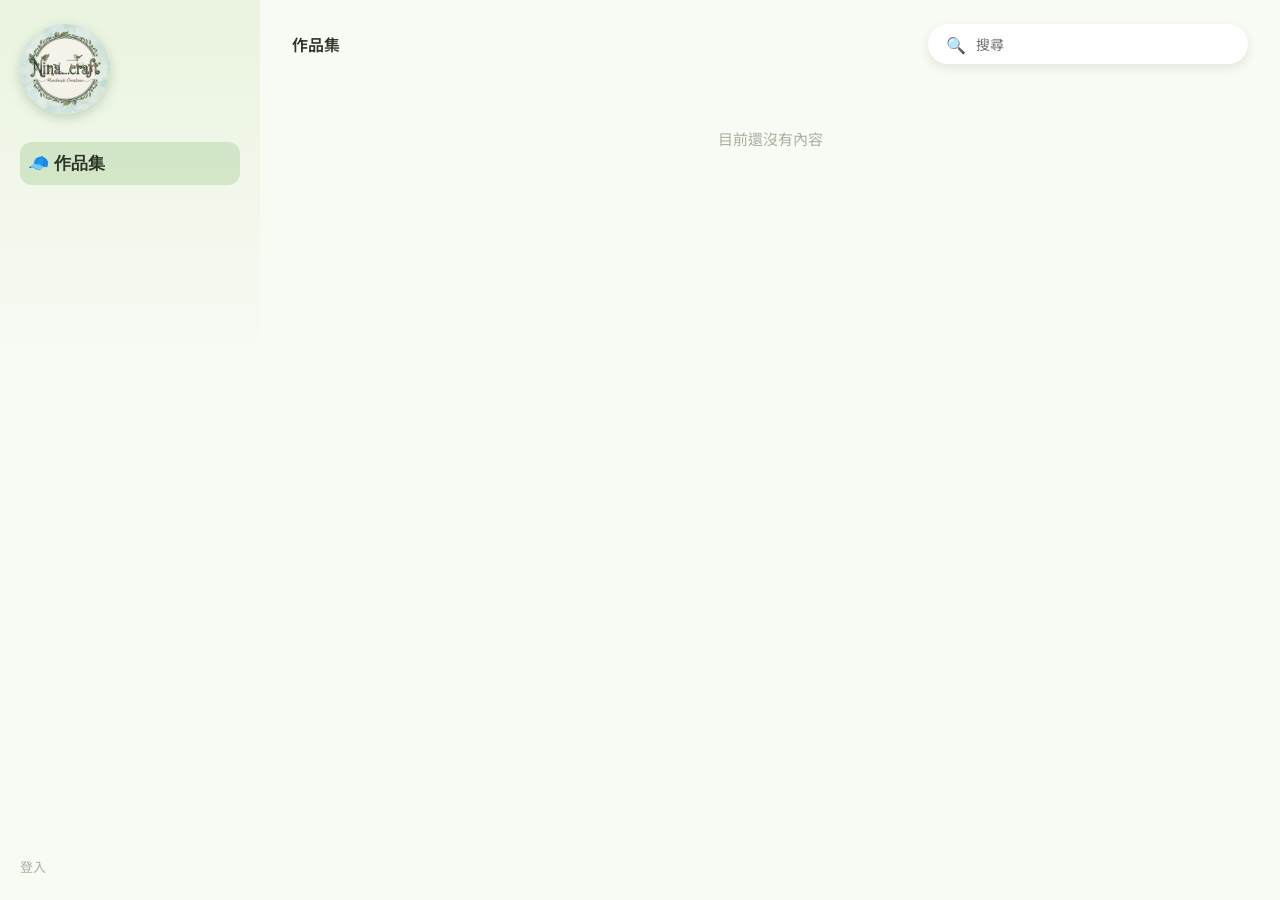
==== index.html @ a3a63f82 "建立 Nina.craft 網站骨架：登入頁、作品集瀏覽/編輯、GitHub API 資料層 - 純 HTML/CSS/JS，不用建置工具，GitHub Pages 直接 serve - login." ====
<!DOCTYPE html>
<html lang="zh-Hant">
<head>
<meta charset="UTF-8">
<meta name="viewport" content="width=device-width, initial-scale=1.0">
<title>Nina.craft</title>
<link rel="preconnect" href="https://fonts.googleapis.com">
<link rel="preconnect" href="https://fonts.gstatic.com" crossorigin>
<link href="https://fonts.googleapis.com/css2?family=Dancing+Script:wght@600;700&family=Noto+Sans+TC:wght@400;500;700&display=swap" rel="stylesheet">
<link rel="stylesheet" href="./css/style.css">
</head>
<body>
  <div class="app-shell">
    <aside class="sidebar">
      <div class="sidebar-logo"><img src="assets/img/logo.jpg" alt="Nina.craft"></div>
      <nav class="nav-section" id="sidebar-nav"></nav>
      <div class="logout-link" id="logout-link"></div>
    </aside>
    <main class="main" id="main-content"></main>
  </div>

  <script type="module" src="./js/main.js"></script>
</body>
</html>
---- css/style.css ----
:root {
  --green-600: #5da344;
  --green-700: #3f6b3a;
  --green-800: #2e4f2b;
  --teal-500: #4f96a0;
  --text-dark: #2c3527;
  --text-grey: #a7b39c;
  --bg-leaf: #f8faf4;
  --card-bg: #eaf4df;
  --danger: #d9534f;
}

* { box-sizing: border-box; }

html, body {
  margin: 0;
  padding: 0;
  min-height: 100vh;
  font-family: 'Noto Sans TC', sans-serif;
  color: var(--text-dark);
  background: var(--bg-leaf);
}

a { color: inherit; }

.app-shell {
  display: flex;
  min-height: 100vh;
}

/* --- sidebar --- */
.sidebar {
  width: 260px;
  flex-shrink: 0;
  background: linear-gradient(180deg, #eaf4df 0%, #f8faf4 40%);
  padding: 24px 20px;
  display: flex;
  flex-direction: column;
  gap: 28px;
}

.sidebar-logo {
  width: 90px;
  height: 90px;
  border-radius: 50%;
  overflow: hidden;
  box-shadow: 0 4px 12px rgba(63, 107, 58, 0.25);
}
.sidebar-logo img { width: 100%; height: 100%; object-fit: cover; display: block; }

.nav-section { display: flex; flex-direction: column; gap: 6px; }

.nav-item {
  display: flex;
  align-items: center;
  gap: 12px;
  padding: 10px 8px;
  border-radius: 12px;
  cursor: pointer;
  font-size: 17px;
  font-weight: 600;
  color: var(--text-dark);
  text-decoration: none;
  border: none;
  background: none;
  text-align: left;
}
.nav-item:hover { background: rgba(93, 163, 68, 0.12); }
.nav-item.active { background: rgba(93, 163, 68, 0.2); }

.nav-subitem {
  display: flex;
  align-items: center;
  gap: 8px;
  padding: 6px 8px 6px 28px;
  font-size: 15px;
  color: var(--text-dark);
  cursor: pointer;
  border-radius: 10px;
}
.nav-subitem:hover { background: rgba(93, 163, 68, 0.1); }
.nav-subitem .del-btn { margin-left: auto; }

.nav-add {
  display: flex;
  align-items: center;
  gap: 8px;
  padding: 6px 8px 6px 28px;
  color: var(--green-700);
  cursor: pointer;
  font-weight: 700;
}

.logout-link {
  margin-top: auto;
  font-size: 13px;
  color: var(--text-grey);
  cursor: pointer;
}

/* --- main --- */
.main {
  flex: 1;
  min-width: 0;
  padding: 24px 32px;
}

.topbar {
  display: flex;
  align-items: center;
  gap: 16px;
  margin-bottom: 24px;
}

.breadcrumb {
  display: flex;
  align-items: center;
  gap: 8px;
  font-size: 16px;
  font-weight: 600;
  flex: 1;
}
.breadcrumb .crumb { cursor: pointer; }
.breadcrumb .crumb:hover { text-decoration: underline; }
.breadcrumb .sep { color: var(--text-grey); }

.icon-btn {
  width: 38px;
  height: 38px;
  border-radius: 50%;
  border: none;
  background: #fff;
  box-shadow: 0 4px 10px rgba(63, 107, 58, 0.15);
  display: flex;
  align-items: center;
  justify-content: center;
  cursor: pointer;
  flex-shrink: 0;
}
.icon-btn.confirm { background: #6fbf4f; color: #fff; }

.search-box {
  flex: 1;
  max-width: 320px;
  display: flex;
  align-items: center;
  gap: 8px;
  background: #fff;
  border-radius: 999px;
  padding: 8px 18px;
  box-shadow: 0 4px 10px rgba(63, 107, 58, 0.12);
}
.search-box input { border: none; outline: none; flex: 1; font-family: inherit; font-size: 14px; }

/* --- card grid --- */
.card-grid {
  display: grid;
  grid-template-columns: repeat(auto-fill, minmax(180px, 1fr));
  gap: 20px;
}

.card {
  position: relative;
  background: var(--card-bg);
  border-radius: 18px;
  padding: 14px;
  cursor: pointer;
  text-align: center;
}
.card-thumb {
  width: 100%;
  aspect-ratio: 1;
  border-radius: 14px;
  overflow: hidden;
  background: #fff;
  margin-bottom: 10px;
}
.card-thumb img { width: 100%; height: 100%; object-fit: cover; display: block; }
.card-name { font-weight: 700; font-size: 15px; white-space: pre-line; }

.card .del-btn {
  position: absolute;
  top: -8px;
  right: -8px;
}

.card-add {
  border: 2px dashed #c7d8b8;
  background: transparent;
  display: flex;
  align-items: center;
  justify-content: center;
  min-height: 160px;
  font-size: 32px;
  color: var(--green-700);
}

.del-btn {
  width: 24px;
  height: 24px;
  border-radius: 50%;
  border: none;
  background: #fff;
  color: var(--danger);
  box-shadow: 0 2px 6px rgba(0,0,0,0.15);
  display: flex;
  align-items: center;
  justify-content: center;
  cursor: pointer;
  font-size: 13px;
  line-height: 1;
}

.empty-hint {
  color: var(--text-grey);
  font-size: 15px;
  padding: 40px 0;
  text-align: center;
}

/* --- modal --- */
.modal-overlay {
  position: fixed;
  inset: 0;
  background: rgba(44, 53, 39, 0.35);
  display: flex;
  align-items: center;
  justify-content: center;
  z-index: 50;
}
.modal-box {
  width: 360px;
  max-width: 90vw;
  background: #eaf4df;
  border-radius: 18px;
  overflow: hidden;
}
.modal-header {
  padding: 14px 20px;
  background: linear-gradient(90deg, var(--teal-500), var(--green-600));
  color: #fff;
  font-weight: 700;
  display: flex;
  justify-content: space-between;
  align-items: center;
}
.modal-header .close-x { cursor: pointer; }
.modal-body { padding: 20px; display: flex; flex-direction: column; gap: 14px; }
.modal-body label { font-size: 14px; font-weight: 600; display: flex; flex-direction: column; gap: 6px; }
.modal-body input, .modal-body select {
  border-radius: 10px;
  border: 1px solid #c7d8b8;
  padding: 10px 12px;
  font-family: inherit;
  font-size: 14px;
}
.modal-actions { display: flex; justify-content: flex-end; gap: 10px; }
.btn {
  border: none;
  border-radius: 999px;
  padding: 10px 22px;
  font-weight: 700;
  cursor: pointer;
}
.btn-secondary { background: #fff; }
.btn-primary { background: var(--green-600); color: #fff; }

.placeholder-panel {
  background: #fff;
  border-radius: 18px;
  padding: 40px;
  color: var(--text-grey);
  text-align: center;
}

@media (max-width: 720px) {
  .app-shell { flex-direction: column; }
  .sidebar { width: 100%; flex-direction: row; overflow-x: auto; }
  .nav-section { flex-direction: row; }
}
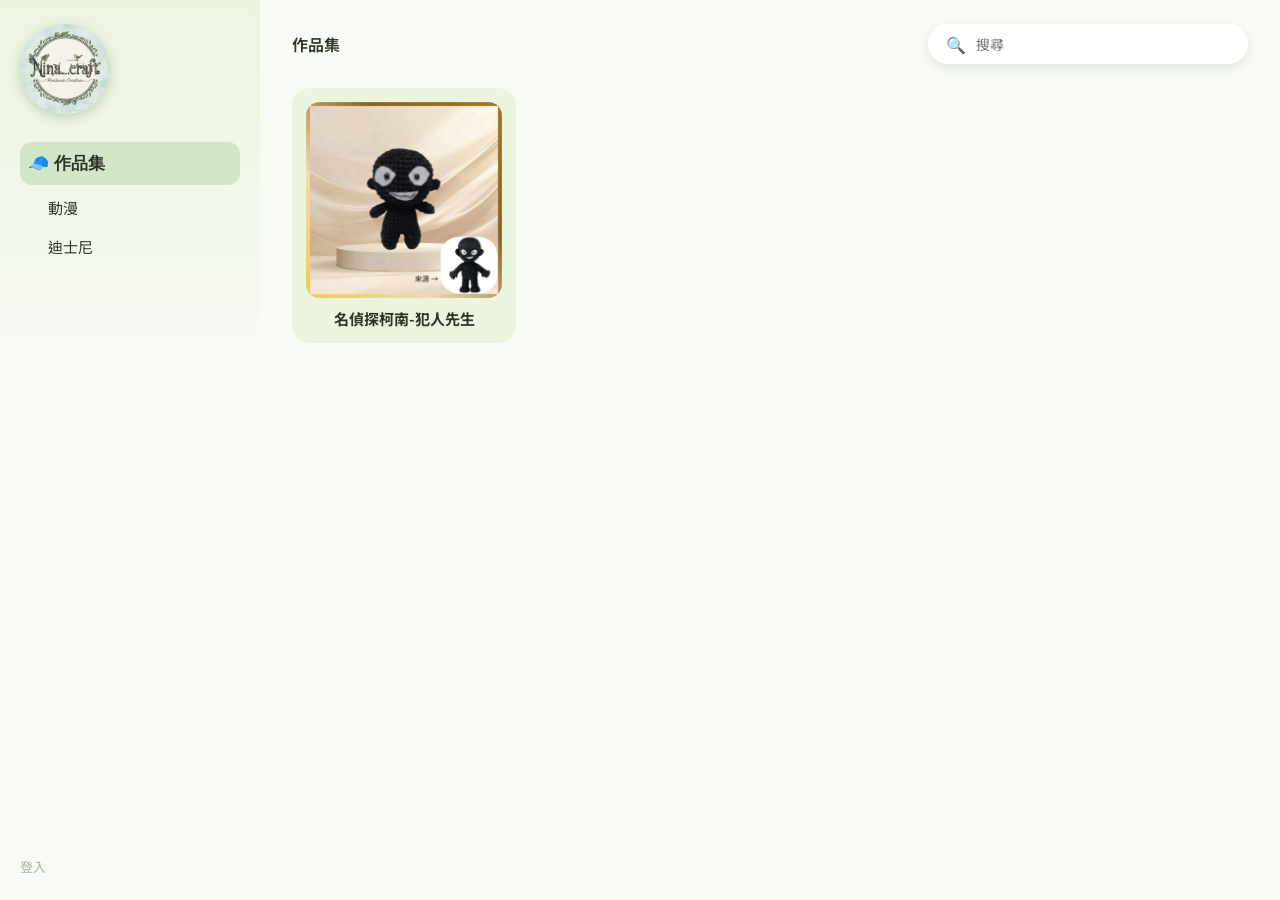
==== commit 02834d54: "點擊側邊欄 logo 回到首頁（作品集） Co-Authored-By: Claude Sonnet 5 <noreply@anthropic.com>" ====
--- a/index.html
+++ b/index.html
@@ -12,7 +12,7 @@
 <body>
   <div class="app-shell">
     <aside class="sidebar">
-      <div class="sidebar-logo"><img src="assets/img/logo.jpg" alt="Nina.craft"></div>
+      <div class="sidebar-logo" id="home-logo"><img src="assets/img/logo.jpg" alt="Nina.craft"></div>
       <nav class="nav-section" id="sidebar-nav"></nav>
       <div class="logout-link" id="logout-link"></div>
     </aside>
--- a/css/style.css
+++ b/css/style.css
@@ -1,4 +1,5 @@
 :root {
+  --print-scale: 1;
   --green-600: #5da344;
   --green-700: #3f6b3a;
   --green-800: #2e4f2b;
@@ -45,10 +46,12 @@
   border-radius: 50%;
   overflow: hidden;
   box-shadow: 0 4px 12px rgba(63, 107, 58, 0.25);
+  cursor: pointer;
 }
 .sidebar-logo img { width: 100%; height: 100%; object-fit: cover; display: block; }
 
 .nav-section { display: flex; flex-direction: column; gap: 6px; }
+.nav-section[hidden] { display: none; }
 
 .nav-item {
   display: flex;
@@ -79,6 +82,8 @@
   border-radius: 10px;
 }
 .nav-subitem:hover { background: rgba(93, 163, 68, 0.1); }
+.nav-subitem.active { background: rgba(93, 163, 68, 0.2); font-weight: 700; }
+.nav-subitem { border: none; background: none; width: 100%; text-align: left; }
 .nav-subitem .del-btn { margin-left: auto; }
 
 .nav-add {
@@ -194,6 +199,7 @@
   font-size: 32px;
   color: var(--green-700);
 }
+.card-add.card-add-labeled { font-size: 16px; font-weight: 700; gap: 6px; }
 
 .del-btn {
   width: 24px;
@@ -265,6 +271,162 @@
 .btn-secondary { background: #fff; }
 .btn-primary { background: var(--green-600); color: #fff; }
 
+.diagram-top {
+  display: flex;
+  justify-content: space-between;
+  align-items: flex-start;
+  gap: 20px;
+}
+.diagram-top-left { flex: 2; min-width: 0; }
+.diagram-top-left .work-detail-name { margin: 0 0 12px; font-size: 40pt; line-height: 1.1; }
+.diagram-cover { flex: 1; min-width: 0; text-align: center; }
+.diagram-cover img { width: 100%; border-radius: 12px; display: block; }
+@media (max-width: 700px) {
+  .diagram-top { flex-direction: column; }
+  .diagram-top-left, .diagram-cover { flex: none; width: 100%; }
+  .diagram-cover { max-width: 260px; margin: 0 auto; }
+  .diagram-top-left .work-detail-name { font-size: 26pt; }
+}
+.diagram-cover-edit {
+  display: block;
+  margin-top: 6px;
+  font-size: 13px;
+  color: var(--green-700);
+  cursor: pointer;
+}
+.diagram-cover-edit input[type="file"] { display: none; }
+
+.diagram-yarn {
+  margin: 16px 0 20px;
+}
+
+.color-palette {
+  display: flex;
+  align-items: center;
+  gap: 8px;
+  margin-bottom: 16px;
+  position: sticky;
+  top: 8px;
+  z-index: 20;
+  background: #fff;
+  padding: 8px 12px;
+  border-radius: 999px;
+  box-shadow: 0 4px 14px rgba(63, 107, 58, 0.18);
+  width: fit-content;
+}
+.palette-label { font-size: 13px; color: var(--text-grey); }
+.color-swatch {
+  width: 26px;
+  height: 26px;
+  border-radius: 50%;
+  border: 2px solid #fff;
+  box-shadow: 0 0 0 1px #c7d8b8;
+  cursor: pointer;
+  padding: 0;
+  flex-shrink: 0;
+}
+.color-custom-form { display: flex; align-items: center; gap: 4px; }
+.color-custom {
+  width: 78px;
+  height: 26px;
+  border-radius: 999px;
+  border: 1px solid #c7d8b8;
+  padding: 0 8px;
+  font-size: 12px;
+  font-family: inherit;
+}
+.color-custom-apply {
+  width: 26px;
+  height: 26px;
+  border-radius: 50%;
+  border: 1px solid var(--green-600);
+  background: #fff;
+  color: var(--green-700);
+  cursor: pointer;
+  font-size: 14px;
+  line-height: 1;
+  flex-shrink: 0;
+}
+
+.diagram-tables { display: flex; flex-direction: column; gap: 20px; }
+
+.diagram-table {
+  background: #fff;
+  border-radius: 14px;
+  padding: 14px;
+}
+.diagram-table-head {
+  display: flex;
+  align-items: center;
+  gap: 10px;
+  margin-bottom: 10px;
+}
+.diagram-table-head h3 { margin: 0; }
+.diagram-table-head .part-name {
+  flex: 1;
+  border-radius: 8px;
+  border: 1px solid #c7d8b8;
+  padding: 6px 10px;
+  font-weight: 700;
+}
+
+.diagram-grid-row {
+  display: grid;
+  grid-template-columns: 3em 3fr 5em 1fr;
+  gap: 12px;
+  align-items: start;
+  padding: 8px 0;
+}
+.diagram-grid.is-editing .diagram-grid-row {
+  grid-template-columns: 3em 3fr 5em 28px 1fr;
+}
+.diagram-grid-row:not(:last-child) { border-bottom: 1.5px solid #e4edd7; }
+.diagram-grid-head { font-weight: 700; padding-bottom: 4px; }
+.diagram-grid-row .cell { font-size: 15pt; overflow-wrap: break-word; }
+.diagram-grid-row .cell-center { text-align: center; white-space: nowrap; }
+.diagram-grid-row .cell-center .cell-edit { text-align: center; }
+@media (max-width: 700px) {
+  .diagram-grid-row { grid-template-columns: 2.5em 1fr 4em; }
+  .diagram-grid.is-editing .diagram-grid-row { grid-template-columns: 2.5em 1fr 4em 24px; }
+  .attach-cell { grid-column: 1 / -1; }
+}
+
+.cell-edit {
+  display: inline-block;
+  min-width: 32px;
+  min-height: 1.2em;
+  outline: none;
+  border-bottom: 1px dashed #c7d8b8;
+}
+
+.row-attachments { display: flex; flex-direction: column; gap: 8px; }
+.row-attach { position: relative; }
+.row-attach .del-btn { position: absolute; top: -6px; right: -6px; }
+.row-attach .block-image img { max-width: 100%; height: auto; border-radius: 8px; display: block; }
+.row-attach .block-size { display: flex; align-items: center; gap: 6px; font-size: 12px; margin-top: 4px; color: var(--text-grey); }
+.row-attach .block-size input { width: 60px; border-radius: 6px; border: 1px solid #c7d8b8; padding: 3px 5px; }
+.row-attach textarea {
+  width: 100%;
+  min-height: 50px;
+  border: 1px solid #c7d8b8;
+  border-radius: 8px;
+  padding: 6px 8px;
+  font-family: inherit;
+  font-size: 13px;
+  resize: vertical;
+}
+.block-text { margin: 0; white-space: pre-line; }
+.row-attach .block-text { font-size: 13px; }
+.row-attach-add { display: flex; gap: 12px; }
+.link-btn {
+  border: none;
+  background: none;
+  color: var(--green-700);
+  font-size: 13px;
+  cursor: pointer;
+  padding: 0;
+}
+
 .placeholder-panel {
   background: #fff;
   border-radius: 18px;
@@ -278,3 +440,28 @@
   .sidebar { width: 100%; flex-direction: row; overflow-x: auto; }
   .nav-section { flex-direction: row; }
 }
+
+/* ---------- 列印圖解筆記（標題+作品圖+線材需求+表格+補充圖解），A4 版面，字級/間距縮小以精簡頁數 ---------- */
+@media print {
+  @page { size: A4; margin: 0; }
+  body { background: #fff; }
+  .sidebar, .topbar, .logout-link { display: none !important; }
+  .main { padding: 0; }
+  #print-area { max-width: 100%; padding: 10mm; box-sizing: border-box; zoom: var(--print-scale, 1); }
+  .diagram-top { break-inside: avoid; gap: 10px; flex-direction: row; }
+  .diagram-top-left { flex: 2; width: auto; }
+  .diagram-top-left .work-detail-name { font-size: 20pt; margin-bottom: 6px; }
+  .diagram-yarn { margin: 6px 0 10px; }
+  .diagram-cover { flex: 0 0 170px; width: auto; max-width: none; margin: 0; }
+  .diagram-cover img { width: 170px !important; }
+  .diagram-tables { gap: 8px; }
+  .diagram-table { padding: 6px; break-inside: auto; page-break-inside: auto; }
+  .diagram-table-head { margin-bottom: 4px; }
+  .diagram-table-head h3 { font-size: 12pt; }
+  .diagram-grid-row { grid-template-columns: 2.2em 3fr 3.5em 1fr; gap: 8px; padding: 3px 0; break-inside: avoid; page-break-inside: avoid; }
+  .diagram-grid-row .cell { font-size: 9.5pt; }
+  .attach-cell { grid-column: auto; }
+  .row-attach { break-inside: avoid; }
+  .row-attach .block-text { font-size: 8.5pt; }
+  .del-btn, .card-add, .modal-overlay, .color-palette { display: none !important; }
+}
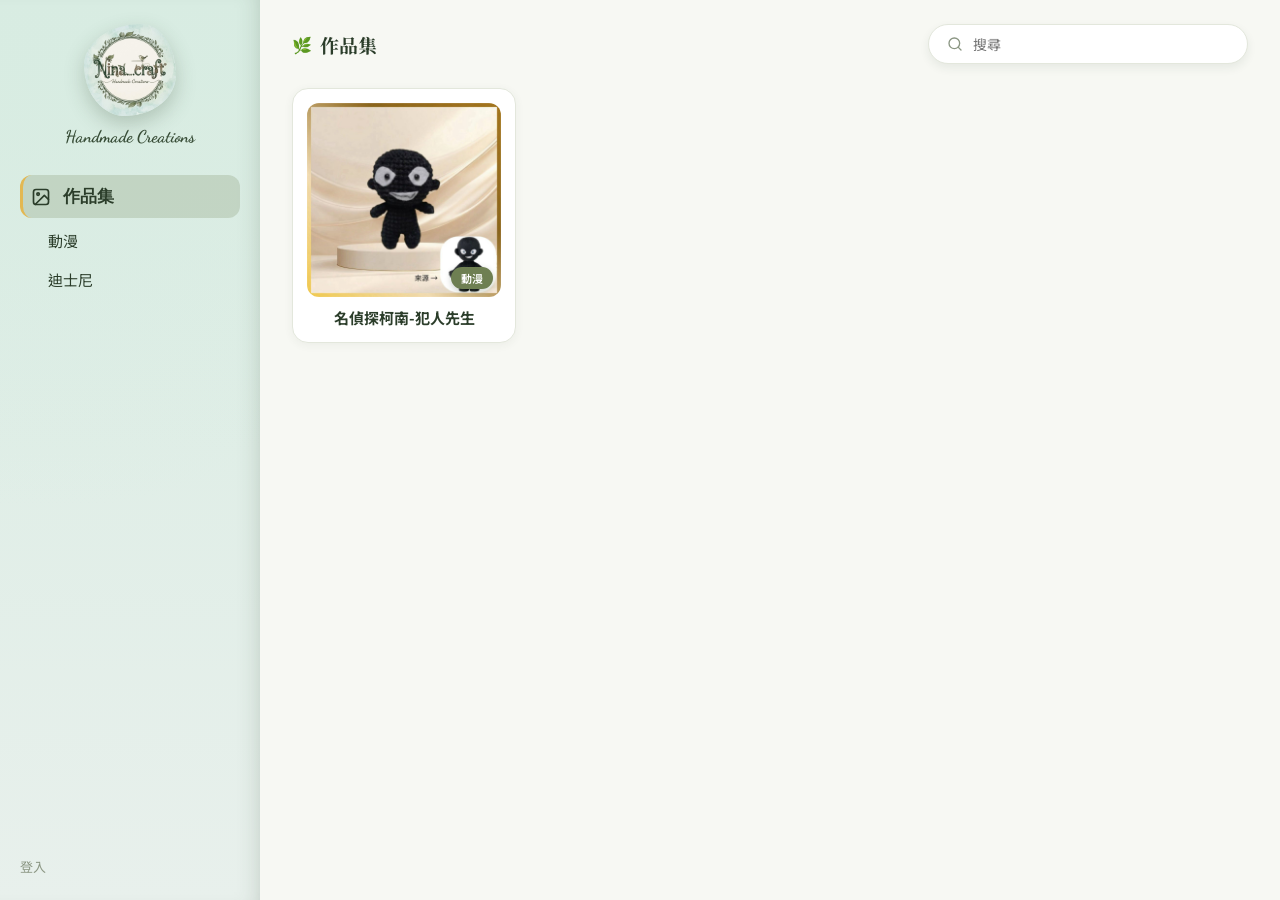
==== commit cf3a8d03: "品牌視覺深化：森林手繪水彩風格（配色、有機圓角、襯線標題、金色微光互動） - 色彩改為 Logo 對應的水彩鼠尾草綠/深森林橄欖綠/晨光金 - 裝飾性區塊（側邊欄 logo、作品封面照、空狀態、新增卡" ====
--- a/index.html
+++ b/index.html
@@ -6,13 +6,14 @@
 <title>Nina.craft</title>
 <link rel="preconnect" href="https://fonts.googleapis.com">
 <link rel="preconnect" href="https://fonts.gstatic.com" crossorigin>
-<link href="https://fonts.googleapis.com/css2?family=Dancing+Script:wght@600;700&family=Noto+Sans+TC:wght@400;500;700&display=swap" rel="stylesheet">
+<link href="https://fonts.googleapis.com/css2?family=Dancing+Script:wght@600;700&family=Noto+Sans+TC:wght@400;500;700&family=Noto+Serif+TC:wght@600;700&display=swap" rel="stylesheet">
 <link rel="stylesheet" href="./css/style.css">
 </head>
 <body>
   <div class="app-shell">
     <aside class="sidebar">
       <div class="sidebar-logo" id="home-logo"><img src="assets/img/logo.jpg" alt="Nina.craft"></div>
+      <p class="sidebar-tagline">Handmade Creations</p>
       <nav class="nav-section" id="sidebar-nav"></nav>
       <div class="logout-link" id="logout-link"></div>
     </aside>
--- a/css/style.css
+++ b/css/style.css
@@ -1,14 +1,20 @@
 :root {
-  --print-scale: 1;
-  --green-600: #5da344;
-  --green-700: #3f6b3a;
-  --green-800: #2e4f2b;
-  --teal-500: #4f96a0;
-  --text-dark: #2c3527;
-  --text-grey: #a7b39c;
-  --bg-leaf: #f8faf4;
-  --card-bg: #eaf4df;
+  --green-600: #6e7f52;
+  --green-700: #4b5a3c;
+  --green-800: #364b35;
+  --gold: #e3b852;
+  --text-dark: #2b3d2a;
+  --text-grey: #8b9683;
+  --bg-leaf: #f7f8f3;
+  --sage-light: #d8ece2;
+  --card-bg: #ffffff;
+  --card-border: #e3e7dc;
+  --sidebar-bg-1: #e8f0ec;
+  --sidebar-bg-2: #d8ece2;
   --danger: #d9534f;
+  --font-display: 'Noto Serif TC', 'Playfair Display', serif;
+  --font-script: 'Dancing Script', cursive;
+  --blob-radius: 62% 38% 55% 45% / 45% 55% 45% 55%;
 }
 
 * { box-sizing: border-box; }
@@ -33,22 +39,39 @@
 .sidebar {
   width: 260px;
   flex-shrink: 0;
-  background: linear-gradient(180deg, #eaf4df 0%, #f8faf4 40%);
+  background:
+    radial-gradient(circle at 15% 0%, rgba(216, 236, 226, 0.9) 0%, transparent 55%),
+    linear-gradient(180deg, var(--sidebar-bg-2) 0%, var(--sidebar-bg-1) 100%);
   padding: 24px 20px;
   display: flex;
   flex-direction: column;
-  gap: 28px;
-}
+  align-items: center;
+  gap: 10px;
+  box-shadow: inset -18px 0 30px -28px rgba(54, 75, 53, 0.45);
+}
+.sidebar > .nav-section,
+.sidebar > .logout-link { align-self: stretch; }
+.sidebar > .nav-section:first-of-type { margin-top: 18px; }
 
 .sidebar-logo {
-  width: 90px;
-  height: 90px;
-  border-radius: 50%;
+  width: 92px;
+  height: 92px;
+  border-radius: var(--blob-radius);
   overflow: hidden;
-  box-shadow: 0 4px 12px rgba(63, 107, 58, 0.25);
-  cursor: pointer;
-}
+  box-shadow: 0 8px 20px rgba(54, 75, 53, 0.25);
+  cursor: pointer;
+  transition: border-radius 0.4s ease, box-shadow 0.2s ease;
+}
+.sidebar-logo:hover { box-shadow: 0 10px 25px rgba(227, 184, 82, 0.35), 0 8px 20px rgba(54, 75, 53, 0.25); }
 .sidebar-logo img { width: 100%; height: 100%; object-fit: cover; display: block; }
+
+.sidebar-tagline {
+  margin: 0;
+  font-family: var(--font-script);
+  font-weight: 700;
+  font-size: 17px;
+  color: var(--green-800);
+}
 
 .nav-section { display: flex; flex-direction: column; gap: 6px; }
 .nav-section[hidden] { display: none; }
@@ -65,11 +88,14 @@
   color: var(--text-dark);
   text-decoration: none;
   border: none;
+  border-left: 3px solid transparent;
   background: none;
   text-align: left;
-}
-.nav-item:hover { background: rgba(93, 163, 68, 0.12); }
-.nav-item.active { background: rgba(93, 163, 68, 0.2); }
+  transition: background 0.15s ease, border-color 0.15s ease;
+}
+.nav-icon { display: inline-flex; flex-shrink: 0; color: inherit; }
+.nav-item:hover { background: rgba(110, 127, 82, 0.14); }
+.nav-item.active { background: rgba(110, 127, 82, 0.22); border-left-color: var(--gold); }
 
 .nav-subitem {
   display: flex;
@@ -81,8 +107,8 @@
   cursor: pointer;
   border-radius: 10px;
 }
-.nav-subitem:hover { background: rgba(93, 163, 68, 0.1); }
-.nav-subitem.active { background: rgba(93, 163, 68, 0.2); font-weight: 700; }
+.nav-subitem:hover { background: rgba(110, 127, 82, 0.12); }
+.nav-subitem.active { background: rgba(110, 127, 82, 0.22); font-weight: 700; }
 .nav-subitem { border: none; background: none; width: 100%; text-align: left; }
 .nav-subitem .del-btn { margin-left: auto; }
 
@@ -121,10 +147,12 @@
   display: flex;
   align-items: center;
   gap: 8px;
-  font-size: 16px;
-  font-weight: 600;
+  font-family: var(--font-display);
+  font-size: 19px;
+  font-weight: 700;
   flex: 1;
 }
+.breadcrumb::before { content: '🌿'; font-size: 16px; }
 .breadcrumb .crumb { cursor: pointer; }
 .breadcrumb .crumb:hover { text-decoration: underline; }
 .breadcrumb .sep { color: var(--text-grey); }
@@ -133,16 +161,19 @@
   width: 38px;
   height: 38px;
   border-radius: 50%;
-  border: none;
+  border: 1.5px solid transparent;
+  color: var(--text-dark);
   background: #fff;
-  box-shadow: 0 4px 10px rgba(63, 107, 58, 0.15);
+  box-shadow: 0 4px 10px rgba(44, 62, 45, 0.12);
   display: flex;
   align-items: center;
   justify-content: center;
   cursor: pointer;
   flex-shrink: 0;
-}
-.icon-btn.confirm { background: #6fbf4f; color: #fff; }
+  transition: box-shadow 0.15s ease, border-color 0.15s ease, transform 0.15s ease;
+}
+.icon-btn:hover { border-color: var(--gold); box-shadow: 0 6px 16px rgba(227, 184, 82, 0.3); transform: translateY(-1px); }
+.icon-btn.confirm { background: var(--green-600); color: #fff; }
 
 .search-box {
   flex: 1;
@@ -151,37 +182,64 @@
   align-items: center;
   gap: 8px;
   background: #fff;
+  border: 1px solid var(--card-border);
   border-radius: 999px;
   padding: 8px 18px;
-  box-shadow: 0 4px 10px rgba(63, 107, 58, 0.12);
-}
-.search-box input { border: none; outline: none; flex: 1; font-family: inherit; font-size: 14px; }
+  color: var(--text-grey);
+  box-shadow: 0 4px 10px rgba(44, 62, 45, 0.08);
+}
+.search-box input { border: none; outline: none; flex: 1; font-family: inherit; font-size: 14px; color: var(--text-dark); }
 
 /* --- card grid --- */
 .card-grid {
   display: grid;
-  grid-template-columns: repeat(auto-fill, minmax(180px, 1fr));
+  grid-template-columns: repeat(auto-fill, minmax(190px, 1fr));
   gap: 20px;
 }
 
 .card {
   position: relative;
   background: var(--card-bg);
-  border-radius: 18px;
+  border: 1px solid var(--card-border);
+  border-radius: 16px;
   padding: 14px;
   cursor: pointer;
   text-align: center;
+  box-shadow: 0 2px 10px rgba(44, 62, 45, 0.06);
+  transition: box-shadow 0.2s ease, transform 0.2s ease, border-color 0.2s ease;
+}
+.card:hover {
+  box-shadow: 0 10px 25px rgba(54, 75, 53, 0.15), 0 0 0 1px rgba(227, 184, 82, 0.4);
+  border-color: var(--gold);
+  transform: translateY(-3px);
 }
 .card-thumb {
+  position: relative;
   width: 100%;
   aspect-ratio: 1;
-  border-radius: 14px;
+  border-radius: 12px;
   overflow: hidden;
-  background: #fff;
+  background: var(--sidebar-bg-1);
   margin-bottom: 10px;
+  display: flex;
+  align-items: center;
+  justify-content: center;
+  color: var(--green-600);
 }
 .card-thumb img { width: 100%; height: 100%; object-fit: cover; display: block; }
-.card-name { font-weight: 700; font-size: 15px; white-space: pre-line; }
+.card-name { font-weight: 700; font-size: 15px; white-space: pre-line; color: var(--text-dark); }
+.card-tag {
+  position: absolute;
+  bottom: 8px;
+  right: 8px;
+  background: var(--green-600);
+  color: #fff;
+  font-size: 11px;
+  font-weight: 600;
+  padding: 3px 10px;
+  border-radius: 999px;
+  box-shadow: 0 2px 6px rgba(44, 62, 45, 0.25);
+}
 
 .card .del-btn {
   position: absolute;
@@ -190,7 +248,8 @@
 }
 
 .card-add {
-  border: 2px dashed #c7d8b8;
+  border: 2px dashed var(--green-600);
+  border-radius: var(--blob-radius);
   background: transparent;
   display: flex;
   align-items: center;
@@ -198,7 +257,9 @@
   min-height: 160px;
   font-size: 32px;
   color: var(--green-700);
-}
+  transition: border-radius 0.4s ease, background 0.15s ease;
+}
+.card-add:hover { background: rgba(216, 236, 226, 0.4); }
 .card-add.card-add-labeled { font-size: 16px; font-weight: 700; gap: 6px; }
 
 .del-btn {
@@ -220,15 +281,18 @@
 .empty-hint {
   color: var(--text-grey);
   font-size: 15px;
-  padding: 40px 0;
+  padding: 40px 24px;
   text-align: center;
-}
+  background: radial-gradient(ellipse at center, var(--sage-light) 0%, transparent 70%);
+  border-radius: var(--blob-radius);
+}
+.empty-hint::before { content: '🌿'; display: block; font-size: 24px; margin-bottom: 8px; }
 
 /* --- modal --- */
 .modal-overlay {
   position: fixed;
   inset: 0;
-  background: rgba(44, 53, 39, 0.35);
+  background: rgba(44, 62, 45, 0.35);
   display: flex;
   align-items: center;
   justify-content: center;
@@ -237,39 +301,46 @@
 .modal-box {
   width: 360px;
   max-width: 90vw;
-  background: #eaf4df;
-  border-radius: 18px;
+  background: var(--sidebar-bg-1);
+  border-radius: 16px;
   overflow: hidden;
+  box-shadow: 0 20px 45px rgba(54, 75, 53, 0.3);
 }
 .modal-header {
   padding: 14px 20px;
-  background: linear-gradient(90deg, var(--teal-500), var(--green-600));
+  background: linear-gradient(90deg, var(--green-800), var(--green-600));
   color: #fff;
-  font-weight: 700;
+  font-family: var(--font-display);
+  font-weight: 700;
+  font-size: 17px;
   display: flex;
   justify-content: space-between;
   align-items: center;
 }
+.modal-header span:first-child::before { content: '✨ '; }
 .modal-header .close-x { cursor: pointer; }
 .modal-body { padding: 20px; display: flex; flex-direction: column; gap: 14px; }
 .modal-body label { font-size: 14px; font-weight: 600; display: flex; flex-direction: column; gap: 6px; }
 .modal-body input, .modal-body select {
   border-radius: 10px;
-  border: 1px solid #c7d8b8;
+  border: 1px solid var(--card-border);
   padding: 10px 12px;
   font-family: inherit;
   font-size: 14px;
 }
 .modal-actions { display: flex; justify-content: flex-end; gap: 10px; }
 .btn {
-  border: none;
+  border: 1.5px solid transparent;
   border-radius: 999px;
   padding: 10px 22px;
   font-weight: 700;
   cursor: pointer;
-}
-.btn-secondary { background: #fff; }
-.btn-primary { background: var(--green-600); color: #fff; }
+  transition: background 0.15s ease, border-color 0.15s ease, box-shadow 0.15s ease, transform 0.15s ease;
+}
+.btn-secondary { background: #fff; border-color: var(--card-border); color: var(--text-dark); }
+.btn-secondary:hover { border-color: var(--green-600); }
+.btn-primary { background: var(--green-800); color: #fff; }
+.btn-primary:hover { background: var(--green-600); border-color: var(--gold); box-shadow: 0 6px 16px rgba(227, 184, 82, 0.35); transform: translateY(-1px); }
 
 .diagram-top {
   display: flex;
@@ -278,9 +349,20 @@
   gap: 20px;
 }
 .diagram-top-left { flex: 2; min-width: 0; }
-.diagram-top-left .work-detail-name { margin: 0 0 12px; font-size: 40pt; line-height: 1.1; }
+.diagram-top-left .work-detail-name {
+  margin: 0 0 12px;
+  font-family: var(--font-display);
+  font-size: 40pt;
+  line-height: 1.1;
+}
+.diagram-top-left .work-detail-name::before { content: '🍃 '; font-size: 0.6em; vertical-align: middle; }
 .diagram-cover { flex: 1; min-width: 0; text-align: center; }
-.diagram-cover img { width: 100%; border-radius: 12px; display: block; }
+.diagram-cover img {
+  width: 100%;
+  border-radius: var(--blob-radius);
+  display: block;
+  box-shadow: 0 12px 28px rgba(54, 75, 53, 0.2);
+}
 @media (max-width: 700px) {
   .diagram-top { flex-direction: column; }
   .diagram-top-left, .diagram-cover { flex: none; width: 100%; }
@@ -311,7 +393,7 @@
   background: #fff;
   padding: 8px 12px;
   border-radius: 999px;
-  box-shadow: 0 4px 14px rgba(63, 107, 58, 0.18);
+  box-shadow: 0 4px 14px rgba(44, 62, 45, 0.15);
   width: fit-content;
 }
 .palette-label { font-size: 13px; color: var(--text-grey); }
@@ -320,7 +402,7 @@
   height: 26px;
   border-radius: 50%;
   border: 2px solid #fff;
-  box-shadow: 0 0 0 1px #c7d8b8;
+  box-shadow: 0 0 0 1px var(--card-border);
   cursor: pointer;
   padding: 0;
   flex-shrink: 0;
@@ -330,7 +412,7 @@
   width: 78px;
   height: 26px;
   border-radius: 999px;
-  border: 1px solid #c7d8b8;
+  border: 1px solid var(--card-border);
   padding: 0 8px;
   font-size: 12px;
   font-family: inherit;
@@ -365,7 +447,7 @@
 .diagram-table-head .part-name {
   flex: 1;
   border-radius: 8px;
-  border: 1px solid #c7d8b8;
+  border: 1px solid var(--card-border);
   padding: 6px 10px;
   font-weight: 700;
 }
@@ -396,7 +478,7 @@
   min-width: 32px;
   min-height: 1.2em;
   outline: none;
-  border-bottom: 1px dashed #c7d8b8;
+  border-bottom: 1px dashed var(--card-border);
 }
 
 .row-attachments { display: flex; flex-direction: column; gap: 8px; }
@@ -404,11 +486,11 @@
 .row-attach .del-btn { position: absolute; top: -6px; right: -6px; }
 .row-attach .block-image img { max-width: 100%; height: auto; border-radius: 8px; display: block; }
 .row-attach .block-size { display: flex; align-items: center; gap: 6px; font-size: 12px; margin-top: 4px; color: var(--text-grey); }
-.row-attach .block-size input { width: 60px; border-radius: 6px; border: 1px solid #c7d8b8; padding: 3px 5px; }
+.row-attach .block-size input { width: 60px; border-radius: 6px; border: 1px solid var(--card-border); padding: 3px 5px; }
 .row-attach textarea {
   width: 100%;
   min-height: 50px;
-  border: 1px solid #c7d8b8;
+  border: 1px solid var(--card-border);
   border-radius: 8px;
   padding: 6px 8px;
   font-family: inherit;
@@ -427,13 +509,64 @@
   padding: 0;
 }
 
+/* --- 線材&工具 --- */
+.material-groups { display: flex; flex-direction: column; gap: 24px; }
+
+.material-group {
+  background: var(--card-bg);
+  border: 1px solid var(--card-border);
+  border-radius: 16px;
+  padding: 16px;
+  box-shadow: 0 2px 10px rgba(44, 62, 45, 0.06);
+}
+.material-group-head {
+  display: flex;
+  align-items: center;
+  gap: 10px;
+  margin-bottom: 12px;
+}
+.material-group-tag {
+  background: var(--sidebar-bg-1);
+  color: var(--text-dark);
+  font-weight: 700;
+  font-size: 14px;
+  padding: 6px 16px;
+  border-radius: 999px;
+}
+.material-group-head .link-btn { margin-left: auto; }
+
+.material-table { display: flex; flex-direction: column; }
+.material-row {
+  display: grid;
+  grid-template-columns: 2fr 0.8fr 1fr 0.8fr 1fr;
+  gap: 12px;
+  align-items: center;
+  padding: 8px 4px;
+  font-size: 14px;
+}
+.material-table.is-editing .material-row { grid-template-columns: 2fr 0.8fr 1fr 0.8fr 1fr 56px; }
+.material-row-yarn { grid-template-columns: 1.5fr 0.6fr 0.8fr 0.9fr 0.9fr 0.6fr 0.9fr; font-size: 13px; }
+.material-table-yarn.is-editing .material-row-yarn { grid-template-columns: 1.5fr 0.6fr 0.8fr 0.9fr 0.9fr 0.6fr 0.9fr 56px; }
+.material-row-actions { display: flex; gap: 6px; justify-content: flex-end; }
+.material-row a { color: var(--green-700); }
+.material-row-head {
+  font-weight: 700;
+  color: var(--text-grey);
+  font-size: 12px;
+  border-bottom: 1.5px solid var(--card-border);
+  padding-bottom: 8px;
+}
+.material-row:not(.material-row-head):not(:last-child) { border-bottom: 1px solid var(--card-border); }
+
 .placeholder-panel {
-  background: #fff;
-  border-radius: 18px;
-  padding: 40px;
+  background: radial-gradient(ellipse at center, var(--sage-light) 0%, #fff 75%);
+  border: 1.5px solid var(--card-border);
+  border-radius: var(--blob-radius);
+  padding: 48px 40px;
   color: var(--text-grey);
   text-align: center;
 }
+.placeholder-panel::before { content: '✨'; display: block; font-size: 28px; margin-bottom: 10px; }
 
 @media (max-width: 720px) {
   .app-shell { flex-direction: column; }
@@ -447,7 +580,9 @@
   body { background: #fff; }
   .sidebar, .topbar, .logout-link { display: none !important; }
   .main { padding: 0; }
-  #print-area { max-width: 100%; padding: 10mm; box-sizing: border-box; zoom: var(--print-scale, 1); }
+  #print-area { max-width: 100%; padding: 10mm; box-sizing: border-box; }
+  .diagram-top-left .work-detail-name::before { content: none; }
+  .diagram-cover img { border-radius: 12px; box-shadow: none; }
   .diagram-top { break-inside: avoid; gap: 10px; flex-direction: row; }
   .diagram-top-left { flex: 2; width: auto; }
   .diagram-top-left .work-detail-name { font-size: 20pt; margin-bottom: 6px; }
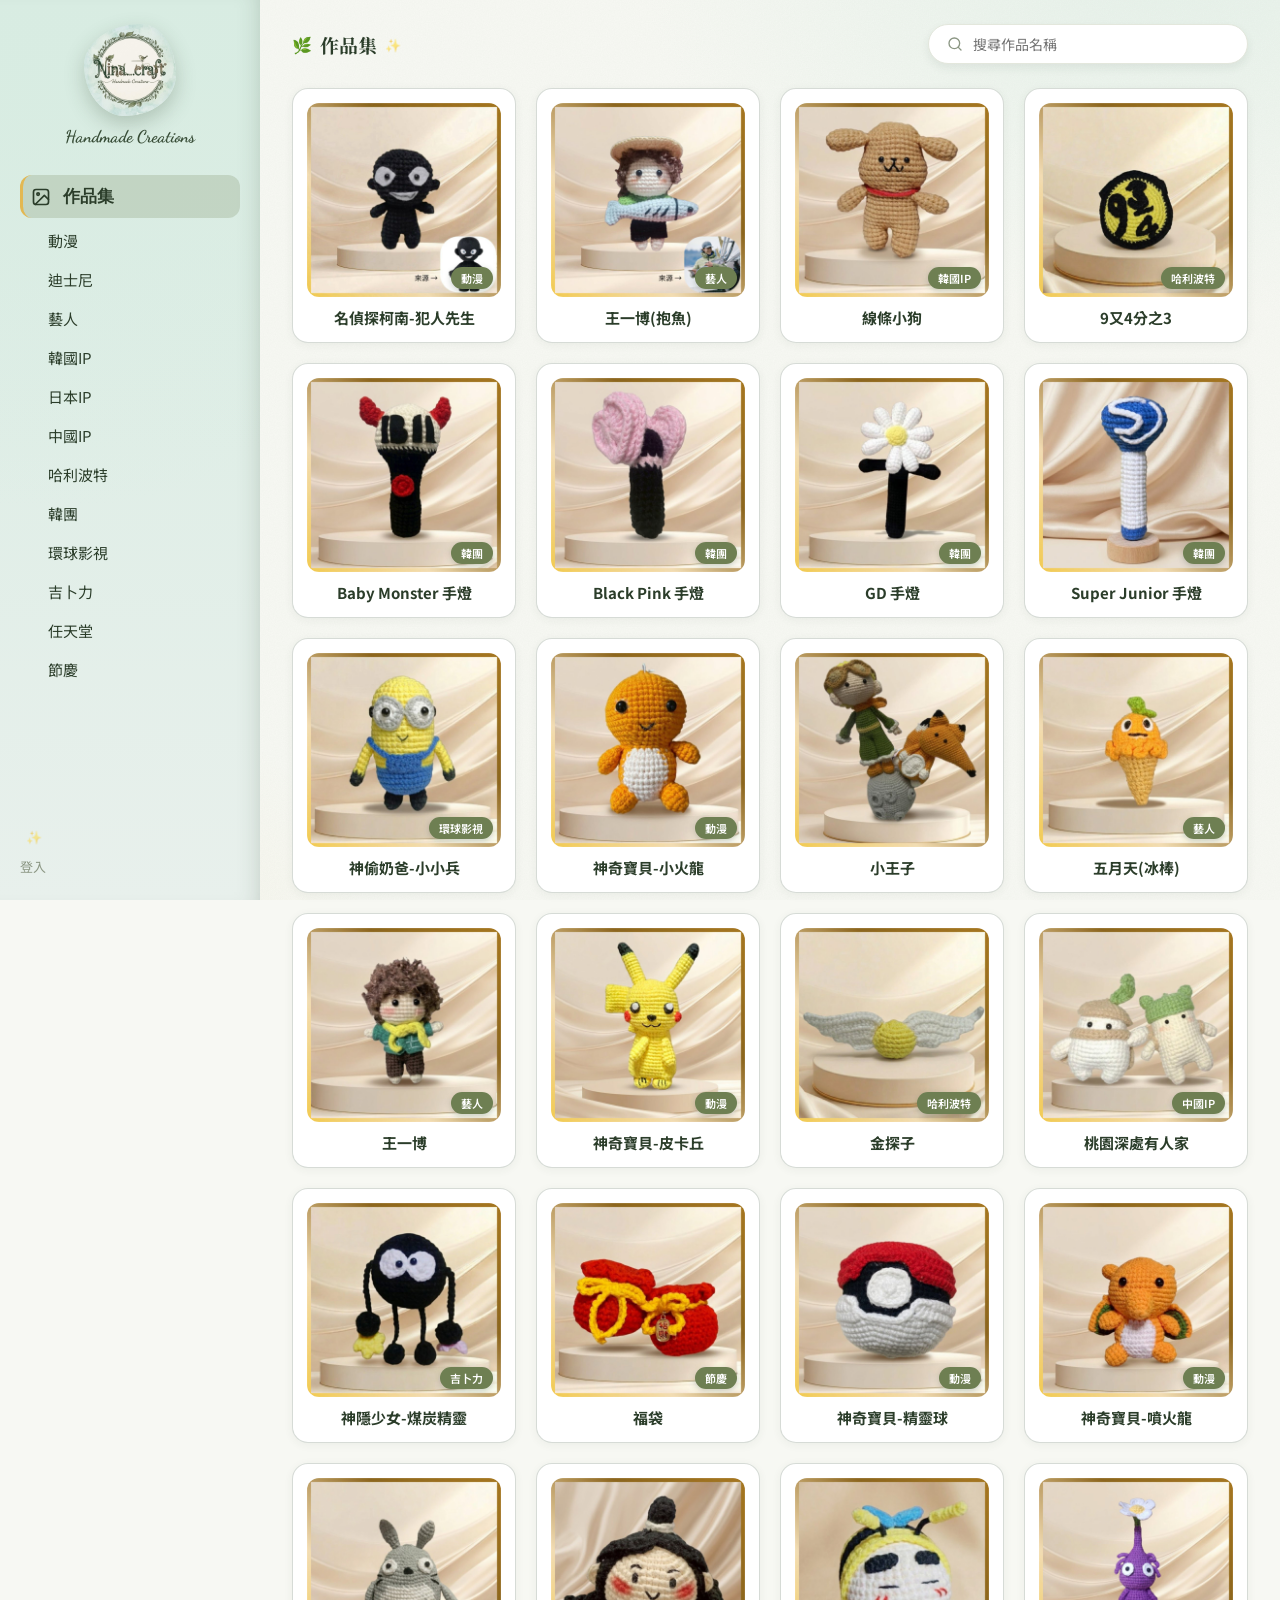
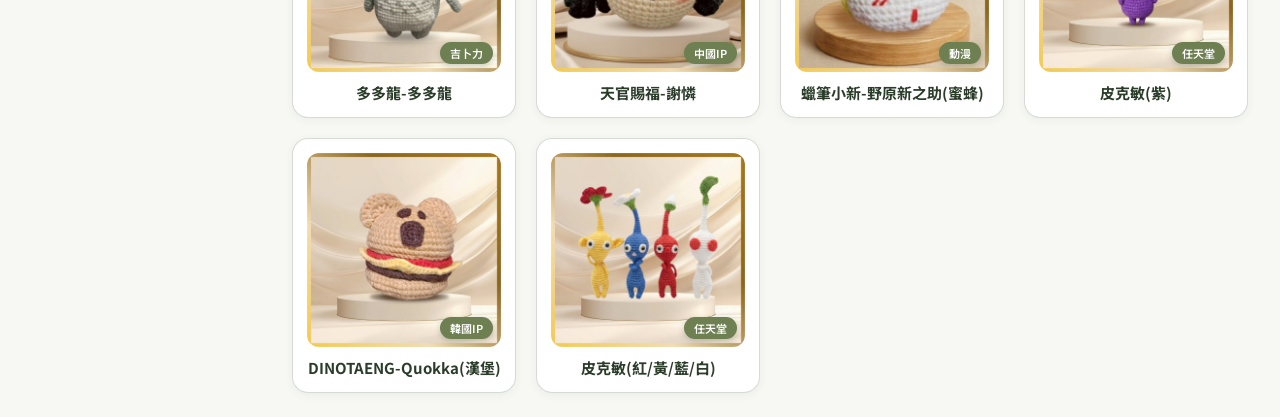
==== commit 537bd854: "網站加入 PWA 支援：新增 manifest、圖示與網路優先的 service worker，可安裝到手機或電腦主畫面當 APP 使用 Co-Authored-By: Claude Sonnet 5" ====
--- a/index.html
+++ b/index.html
@@ -4,6 +4,9 @@
 <meta charset="UTF-8">
 <meta name="viewport" content="width=device-width, initial-scale=1.0">
 <title>Nina.craft</title>
+<link rel="manifest" href="./manifest.json">
+<meta name="theme-color" content="#5da344">
+<link rel="apple-touch-icon" href="./assets/img/icon-192.png">
 <link rel="preconnect" href="https://fonts.googleapis.com">
 <link rel="preconnect" href="https://fonts.gstatic.com" crossorigin>
 <link href="https://fonts.googleapis.com/css2?family=Dancing+Script:wght@600;700&family=Noto+Sans+TC:wght@400;500;700&family=Noto+Serif+TC:wght@600;700&display=swap" rel="stylesheet">
@@ -21,5 +24,8 @@
   </div>
 
   <script type="module" src="./js/main.js"></script>
+  <script>
+    if ('serviceWorker' in navigator) navigator.serviceWorker.register('./sw.js');
+  </script>
 </body>
 </html>
--- a/css/style.css
+++ b/css/style.css
@@ -25,7 +25,46 @@
   min-height: 100vh;
   font-family: 'Noto Sans TC', sans-serif;
   color: var(--text-dark);
-  background: var(--bg-leaf);
+  background:
+    url("[data-uri]") repeat,
+    radial-gradient(ellipse 900px 600px at 92% -5%, rgba(216, 236, 226, 0.55) 0%, transparent 60%),
+    radial-gradient(ellipse 800px 550px at -5% 105%, rgba(227, 184, 82, 0.1) 0%, transparent 55%),
+    var(--bg-leaf);
+  background-attachment: fixed;
+}
+
+body {
+  position: relative;
+}
+body::before,
+body::after {
+  content: '';
+  position: fixed;
+  z-index: -1;
+  pointer-events: none;
+  background-repeat: no-repeat;
+  background-size: contain;
+}
+body::before {
+  right: -30px;
+  bottom: -20px;
+  width: 300px;
+  height: 300px;
+  opacity: 0.12;
+  background-image: url("[data-uri]");
+}
+body::after {
+  left: 0;
+  bottom: -6px;
+  width: 190px;
+  height: 114px;
+  opacity: 0.1;
+  background-image: url("[data-uri]");
+}
+
+@keyframes sparkle-breathe {
+  0%, 100% { opacity: 0.35; }
+  50% { opacity: 0.85; }
 }
 
 a { color: inherit; }
@@ -33,6 +72,8 @@
 .app-shell {
   display: flex;
   min-height: 100vh;
+  position: relative;
+  z-index: 0;
 }
 
 /* --- sidebar --- */
@@ -48,14 +89,36 @@
   align-items: center;
   gap: 10px;
   box-shadow: inset -18px 0 30px -28px rgba(54, 75, 53, 0.45);
+  position: sticky;
+  top: 0;
+  height: 100vh;
+  overflow: hidden;
+  align-self: flex-start;
+}
+.sidebar::after {
+  content: '✨';
+  position: absolute;
+  left: 26px;
+  bottom: 54px;
+  font-size: 13px;
+  opacity: 0.5;
+  animation: sparkle-breathe 3.2s ease-in-out infinite;
+  pointer-events: none;
 }
 .sidebar > .nav-section,
 .sidebar > .logout-link { align-self: stretch; }
-.sidebar > .nav-section:first-of-type { margin-top: 18px; }
+.sidebar > .nav-section:first-of-type {
+  margin-top: 18px;
+  flex: 1;
+  min-height: 0;
+  overflow-y: auto;
+}
+.sidebar > .logout-link { flex-shrink: 0; }
 
 .sidebar-logo {
   width: 92px;
   height: 92px;
+  flex-shrink: 0;
   border-radius: var(--blob-radius);
   overflow: hidden;
   box-shadow: 0 8px 20px rgba(54, 75, 53, 0.25);
@@ -67,6 +130,7 @@
 
 .sidebar-tagline {
   margin: 0;
+  flex-shrink: 0;
   font-family: var(--font-script);
   font-weight: 700;
   font-size: 17px;
@@ -139,6 +203,7 @@
 .topbar {
   display: flex;
   align-items: center;
+  flex-wrap: wrap;
   gap: 16px;
   margin-bottom: 24px;
 }
@@ -153,6 +218,12 @@
   flex: 1;
 }
 .breadcrumb::before { content: '🌿'; font-size: 16px; }
+.breadcrumb::after {
+  content: '✨';
+  font-size: 13px;
+  opacity: 0.6;
+  animation: sparkle-breathe 2.6s ease-in-out infinite 0.4s;
+}
 .breadcrumb .crumb { cursor: pointer; }
 .breadcrumb .crumb:hover { text-decoration: underline; }
 .breadcrumb .sep { color: var(--text-grey); }
@@ -178,6 +249,7 @@
 .search-box {
   flex: 1;
   max-width: 320px;
+  min-width: 0;
   display: flex;
   align-items: center;
   gap: 8px;
@@ -188,7 +260,7 @@
   color: var(--text-grey);
   box-shadow: 0 4px 10px rgba(44, 62, 45, 0.08);
 }
-.search-box input { border: none; outline: none; flex: 1; font-family: inherit; font-size: 14px; color: var(--text-dark); }
+.search-box input { border: none; outline: none; flex: 1; min-width: 0; font-family: inherit; font-size: 14px; color: var(--text-dark); }
 
 /* --- card grid --- */
 .card-grid {
@@ -200,7 +272,7 @@
 .card {
   position: relative;
   background: var(--card-bg);
-  border: 1px solid var(--card-border);
+  border: 1px solid rgba(54, 75, 53, 0.2);
   border-radius: 16px;
   padding: 14px;
   cursor: pointer;
@@ -209,7 +281,7 @@
   transition: box-shadow 0.2s ease, transform 0.2s ease, border-color 0.2s ease;
 }
 .card:hover {
-  box-shadow: 0 10px 25px rgba(54, 75, 53, 0.15), 0 0 0 1px rgba(227, 184, 82, 0.4);
+  box-shadow: 0 10px 25px rgba(54, 75, 53, 0.15), 0 0 15px rgba(197, 216, 206, 0.6), 0 0 0 1px rgba(227, 184, 82, 0.4);
   border-color: var(--gold);
   transform: translateY(-3px);
 }
@@ -228,6 +300,18 @@
 }
 .card-thumb img { width: 100%; height: 100%; object-fit: cover; display: block; }
 .card-name { font-weight: 700; font-size: 15px; white-space: pre-line; color: var(--text-dark); }
+.card-move-select {
+  display: block;
+  width: 100%;
+  margin-top: 8px;
+  padding: 5px 8px;
+  border-radius: 8px;
+  border: 1px solid var(--card-border);
+  font-size: 12px;
+  font-family: inherit;
+  color: var(--text-grey);
+  cursor: pointer;
+}
 .card-tag {
   position: absolute;
   bottom: 8px;
@@ -246,6 +330,19 @@
   top: -8px;
   right: -8px;
 }
+.card .drag-handle {
+  position: absolute;
+  top: -8px;
+  left: -8px;
+  width: 24px;
+  height: 24px;
+  border-radius: 50%;
+  background: #fff;
+  box-shadow: 0 2px 6px rgba(0,0,0,0.15);
+  display: flex;
+  align-items: center;
+  justify-content: center;
+}
 
 .card-add {
   border: 2px dashed var(--green-600);
@@ -301,12 +398,18 @@
 .modal-box {
   width: 360px;
   max-width: 90vw;
+  max-height: 90vh;
+  display: flex;
+  flex-direction: column;
   background: var(--sidebar-bg-1);
   border-radius: 16px;
   overflow: hidden;
   box-shadow: 0 20px 45px rgba(54, 75, 53, 0.3);
 }
+.modal-box-wide { width: 460px; }
+.modal-box-work { width: 640px; }
 .modal-header {
+  flex-shrink: 0;
   padding: 14px 20px;
   background: linear-gradient(90deg, var(--green-800), var(--green-600));
   color: #fff;
@@ -319,14 +422,43 @@
 }
 .modal-header span:first-child::before { content: '✨ '; }
 .modal-header .close-x { cursor: pointer; }
-.modal-body { padding: 20px; display: flex; flex-direction: column; gap: 14px; }
+.modal-body { padding: 20px; display: flex; flex-direction: column; gap: 14px; overflow-y: auto; min-height: 0; }
+.work-modal-columns { display: flex; gap: 20px; flex-wrap: wrap; }
+.work-modal-col { flex: 1 1 260px; min-width: 0; display: flex; flex-direction: column; gap: 14px; }
+.category-checklist {
+  display: flex;
+  flex-direction: column;
+  gap: 6px;
+  flex: 1;
+  min-height: 140px;
+  max-height: 320px;
+  overflow-y: auto;
+  border: 1px solid var(--card-border);
+  border-radius: 10px;
+  padding: 10px;
+  background: #fff;
+}
 .modal-body label { font-size: 14px; font-weight: 600; display: flex; flex-direction: column; gap: 6px; }
-.modal-body input, .modal-body select {
+.modal-body input, .modal-body select, .modal-body textarea {
   border-radius: 10px;
   border: 1px solid var(--card-border);
   padding: 10px 12px;
   font-family: inherit;
   font-size: 14px;
+  min-width: 0;
+}
+.modal-body textarea { resize: vertical; }
+.modal-row { display: flex; gap: 12px; flex-wrap: wrap; }
+.modal-row label { flex: 1 1 140px; min-width: 0; }
+.color-code-row { display: flex; align-items: center; gap: 8px; flex-wrap: wrap; }
+.color-code-row input[name="colorCode"] { flex: 1 1 140px; min-width: 0; }
+.color-hex-input { width: 100px; flex: 0 0 auto; }
+.color-hex-picker {
+  width: 36px;
+  height: 36px;
+  padding: 0 !important;
+  border-radius: 8px;
+  flex: 0 0 auto;
 }
 .modal-actions { display: flex; justify-content: flex-end; gap: 10px; }
 .btn {
@@ -356,10 +488,24 @@
   line-height: 1.1;
 }
 .diagram-top-left .work-detail-name::before { content: '🍃 '; font-size: 0.6em; vertical-align: middle; }
+.work-detail-name-input {
+  display: block;
+  width: 100%;
+  margin: 0 0 12px;
+  font-family: var(--font-display);
+  font-size: 40pt;
+  line-height: 1.1;
+  border: 1px solid var(--card-border);
+  border-radius: 10px;
+  padding: 2px 10px;
+  background: #fff;
+}
 .diagram-cover { flex: 1; min-width: 0; text-align: center; }
 .diagram-cover img {
   width: 100%;
-  border-radius: var(--blob-radius);
+  aspect-ratio: 1;
+  object-fit: cover;
+  border-radius: 16px;
   display: block;
   box-shadow: 0 12px 28px rgba(54, 75, 53, 0.2);
 }
@@ -368,6 +514,7 @@
   .diagram-top-left, .diagram-cover { flex: none; width: 100%; }
   .diagram-cover { max-width: 260px; margin: 0 auto; }
   .diagram-top-left .work-detail-name { font-size: 26pt; }
+  .work-detail-name-input { font-size: 26pt; }
 }
 .diagram-cover-edit {
   display: block;
@@ -382,14 +529,37 @@
   margin: 16px 0 20px;
 }
 
-.color-palette {
-  display: flex;
-  align-items: center;
-  gap: 8px;
-  margin-bottom: 16px;
+.diagram-toolbar {
+  display: flex;
+  align-items: flex-start;
+  flex-wrap: wrap;
+  gap: 16px;
+  margin-bottom: 20px;
   position: sticky;
   top: 8px;
   z-index: 20;
+}
+
+.diagram-toc {
+  display: flex;
+  align-items: center;
+  flex-wrap: wrap;
+  gap: 8px;
+  flex: 1;
+  min-width: 150px;
+  margin: 0 0 20px;
+  font-weight: 700;
+  color: var(--green-700);
+}
+.diagram-toolbar .diagram-toc { margin-bottom: 0; }
+.diagram-toc .toc-item { cursor: pointer; }
+.diagram-toc .toc-item:hover { text-decoration: underline; }
+.diagram-toc .sep { color: var(--text-grey); font-weight: 400; }
+
+.color-palette {
+  display: flex;
+  align-items: center;
+  gap: 8px;
   background: #fff;
   padding: 8px 12px;
   border-radius: 999px;
@@ -417,17 +587,20 @@
   font-size: 12px;
   font-family: inherit;
 }
-.color-custom-apply {
+.color-custom-preview {
   width: 26px;
   height: 26px;
   border-radius: 50%;
-  border: 1px solid var(--green-600);
-  background: #fff;
-  color: var(--green-700);
-  cursor: pointer;
-  font-size: 14px;
-  line-height: 1;
+  border: 2px solid #fff;
+  box-shadow: 0 0 0 1px var(--card-border);
+  cursor: pointer;
   flex-shrink: 0;
+  transition: box-shadow 0.15s ease;
+}
+.color-custom-preview:not(:disabled):hover { box-shadow: 0 0 0 2px var(--gold); }
+.color-custom-preview:disabled {
+  background: repeating-linear-gradient(45deg, #eee, #eee 3px, #fff 3px, #fff 6px);
+  cursor: not-allowed;
 }
 
 .diagram-tables { display: flex; flex-direction: column; gap: 20px; }
@@ -443,13 +616,22 @@
   gap: 10px;
   margin-bottom: 10px;
 }
-.diagram-table-head h3 { margin: 0; }
+.diagram-table-head h3 { margin: 0; font-size: 20pt; }
+.diagram-table-head .part-note-text { color: var(--text-grey); font-size: 14px; }
 .diagram-table-head .part-name {
   flex: 1;
   border-radius: 8px;
   border: 1px solid var(--card-border);
   padding: 6px 10px;
   font-weight: 700;
+  font-size: 20pt;
+}
+.diagram-table-head .part-note {
+  flex: 2;
+  border-radius: 8px;
+  border: 1px solid var(--card-border);
+  padding: 6px 10px;
+  font-size: 14px;
 }
 
 .diagram-grid-row {
@@ -512,6 +694,12 @@
 /* --- 線材&工具 --- */
 .material-groups { display: flex; flex-direction: column; gap: 24px; }
 
+/* --- 拖曳排序（編輯模式共用） --- */
+.drag-handle { cursor: grab; color: var(--text-grey); flex-shrink: 0; touch-action: none; pointer-events: none; }
+.is-draggable { cursor: grab; touch-action: none; }
+.is-draggable:active { cursor: grabbing; }
+.dragging { opacity: 0.4; }
+
 .material-group {
   background: var(--card-bg);
   border: 1px solid var(--card-border);
@@ -522,6 +710,7 @@
 .material-group-head {
   display: flex;
   align-items: center;
+  flex-wrap: wrap;
   gap: 10px;
   margin-bottom: 12px;
 }
@@ -535,7 +724,7 @@
 }
 .material-group-head .link-btn { margin-left: auto; }
 
-.material-table { display: flex; flex-direction: column; }
+.material-table { display: flex; flex-direction: column; overflow-x: auto; }
 .material-row {
   display: grid;
   grid-template-columns: 2fr 0.8fr 1fr 0.8fr 1fr;
@@ -545,8 +734,10 @@
   font-size: 14px;
 }
 .material-table.is-editing .material-row { grid-template-columns: 2fr 0.8fr 1fr 0.8fr 1fr 56px; }
-.material-row-yarn { grid-template-columns: 1.5fr 0.6fr 0.8fr 0.9fr 0.9fr 0.6fr 0.9fr; font-size: 13px; }
-.material-table-yarn.is-editing .material-row-yarn { grid-template-columns: 1.5fr 0.6fr 0.8fr 0.9fr 0.9fr 0.6fr 0.9fr 56px; }
+.material-row-tools { grid-template-columns: 1.5fr 1.5fr 0.8fr 1fr 0.8fr 1fr; min-width: 560px; }
+.material-table.is-editing .material-row-tools { grid-template-columns: 1.5fr 1.5fr 0.8fr 1fr 0.8fr 1fr 56px; min-width: 620px; }
+.material-row-yarn { grid-template-columns: 1.5fr 0.6fr 0.8fr 0.9fr 0.9fr 0.6fr 0.9fr; font-size: 13px; min-width: 640px; }
+.material-table-yarn.is-editing .material-row-yarn { grid-template-columns: 1.5fr 0.6fr 0.8fr 0.9fr 0.9fr 0.6fr 0.9fr 56px; min-width: 700px; }
 .material-row-actions { display: flex; gap: 6px; justify-content: flex-end; }
 .material-row a { color: var(--green-700); }
 .material-row-head {
@@ -570,7 +761,8 @@
 
 @media (max-width: 720px) {
   .app-shell { flex-direction: column; }
-  .sidebar { width: 100%; flex-direction: row; overflow-x: auto; }
+  .sidebar { width: 100%; flex-direction: row; overflow-x: auto; position: static; height: auto; }
+  .sidebar > .nav-section:first-of-type { flex: none; min-height: auto; overflow-y: visible; }
   .nav-section { flex-direction: row; }
 }
 
@@ -578,6 +770,7 @@
 @media print {
   @page { size: A4; margin: 0; }
   body { background: #fff; }
+  body::before, body::after { display: none !important; }
   .sidebar, .topbar, .logout-link { display: none !important; }
   .main { padding: 0; }
   #print-area { max-width: 100%; padding: 10mm; box-sizing: border-box; }
@@ -593,10 +786,11 @@
   .diagram-table { padding: 6px; break-inside: auto; page-break-inside: auto; }
   .diagram-table-head { margin-bottom: 4px; }
   .diagram-table-head h3 { font-size: 12pt; }
+  .diagram-table-head .part-note-text { font-size: 9pt; }
   .diagram-grid-row { grid-template-columns: 2.2em 3fr 3.5em 1fr; gap: 8px; padding: 3px 0; break-inside: avoid; page-break-inside: avoid; }
   .diagram-grid-row .cell { font-size: 9.5pt; }
   .attach-cell { grid-column: auto; }
   .row-attach { break-inside: avoid; }
   .row-attach .block-text { font-size: 8.5pt; }
-  .del-btn, .card-add, .modal-overlay, .color-palette { display: none !important; }
-}
+  .del-btn, .card-add, .modal-overlay, .color-palette, .diagram-toc { display: none !important; }
+}
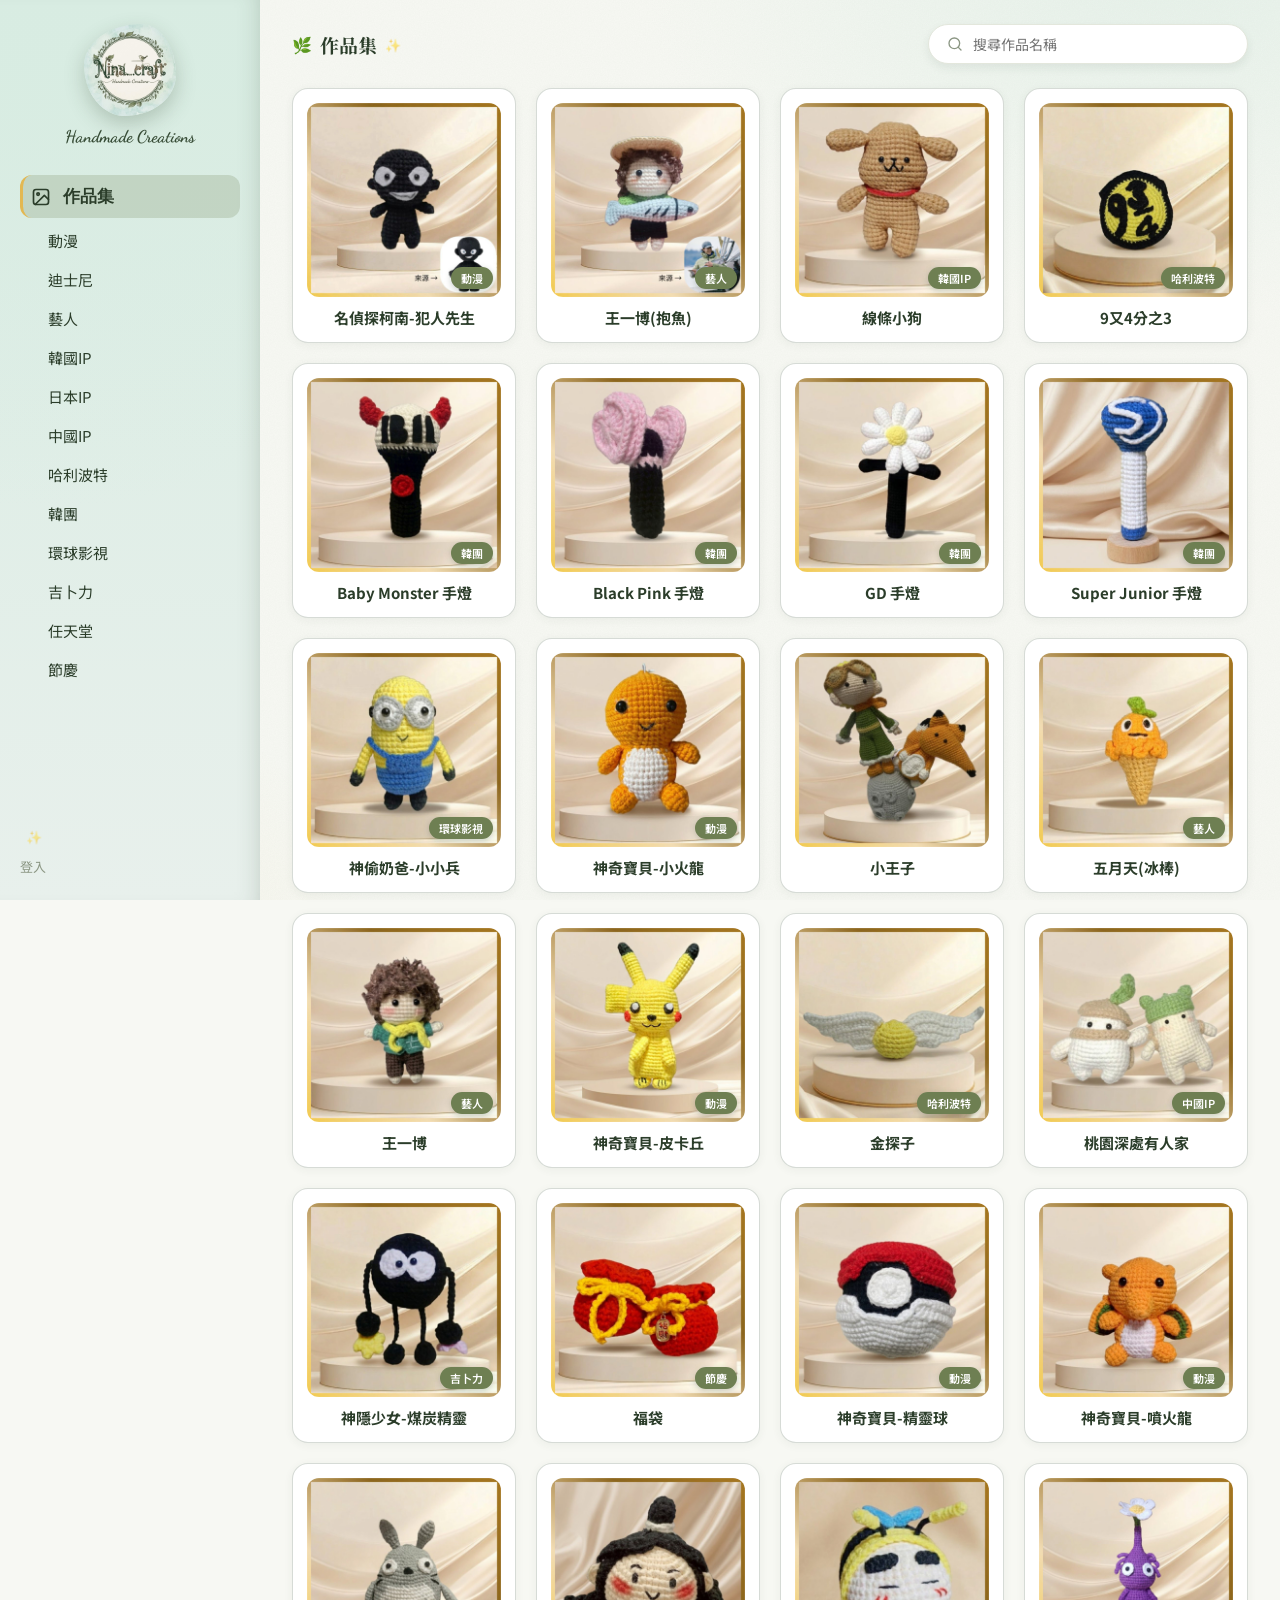
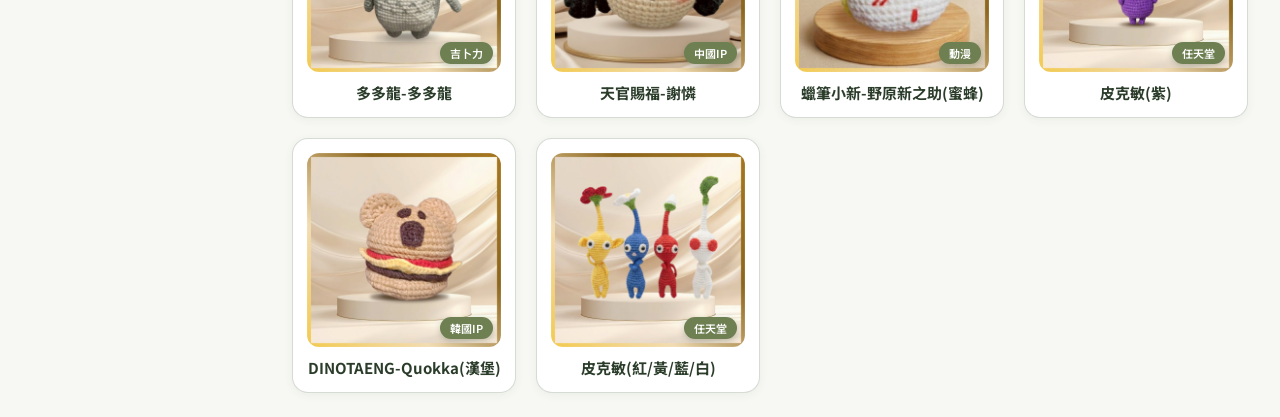
==== commit 4fa94b24: "圖解新增總針數自動計算、手機版鉤針專用鍵盤與 3D 預覽：針數規則統一為 stitch-count 模組（括號分組、數字相乘、CH 不計、SL 計 1），預覽圈高依針法調整 Co-Authored-B" ====
--- a/index.html
+++ b/index.html
@@ -23,6 +23,12 @@
     <main class="main" id="main-content"></main>
   </div>
 
+  <script type="importmap">
+  { "imports": {
+    "three": "https://cdn.jsdelivr.net/npm/three@0.160.0/build/three.module.js",
+    "three/addons/": "https://cdn.jsdelivr.net/npm/three@0.160.0/examples/jsm/"
+  } }
+  </script>
   <script type="module" src="./js/main.js"></script>
   <script>
     if ('serviceWorker' in navigator) navigator.serviceWorker.register('./sw.js');
--- a/css/style.css
+++ b/css/style.css
@@ -89,11 +89,13 @@
   align-items: center;
   gap: 10px;
   box-shadow: inset -18px 0 30px -28px rgba(54, 75, 53, 0.45);
-  position: sticky;
+  position: fixed;
   top: 0;
+  left: 0;
   height: 100vh;
+  height: 100dvh;
   overflow: hidden;
-  align-self: flex-start;
+  z-index: 5;
 }
 .sidebar::after {
   content: '✨';
@@ -198,6 +200,7 @@
   flex: 1;
   min-width: 0;
   padding: 24px 32px;
+  margin-left: 260px;
 }
 
 .topbar {
@@ -652,7 +655,7 @@
 @media (max-width: 700px) {
   .diagram-grid-row { grid-template-columns: 2.5em 1fr 4em; }
   .diagram-grid.is-editing .diagram-grid-row { grid-template-columns: 2.5em 1fr 4em 24px; }
-  .attach-cell { grid-column: 1 / -1; }
+  .attach-cell { grid-column: 1 / -1; min-width: 0; }
 }
 
 .cell-edit {
@@ -666,6 +669,8 @@
 .row-attachments { display: flex; flex-direction: column; gap: 8px; }
 .row-attach { position: relative; }
 .row-attach .del-btn { position: absolute; top: -6px; right: -6px; }
+.row-attach { min-width: 0; }
+.row-attach .block-image { max-width: 100%; }
 .row-attach .block-image img { max-width: 100%; height: auto; border-radius: 8px; display: block; }
 .row-attach .block-size { display: flex; align-items: center; gap: 6px; font-size: 12px; margin-top: 4px; color: var(--text-grey); }
 .row-attach .block-size input { width: 60px; border-radius: 6px; border: 1px solid var(--card-border); padding: 3px 5px; }
@@ -759,11 +764,81 @@
 }
 .placeholder-panel::before { content: '✨'; display: block; font-size: 28px; margin-bottom: 10px; }
 
-@media (max-width: 720px) {
-  .app-shell { flex-direction: column; }
-  .sidebar { width: 100%; flex-direction: row; overflow-x: auto; position: static; height: auto; }
-  .sidebar > .nav-section:first-of-type { flex: none; min-height: auto; overflow-y: visible; }
-  .nav-section { flex-direction: row; }
+/* 手機版：底部分頁列 + 分類橫向標籤（觸控裝置在「電腦版網站」模式下也套用） */
+@media (max-width: 720px), (hover: none) and (pointer: coarse) and (max-width: 1100px) {
+  .sidebar {
+    top: auto;
+    bottom: 0;
+    width: 100%;
+    height: auto;
+    flex-direction: row;
+    align-items: stretch;
+    gap: 0;
+    padding: 6px 8px;
+    overflow: visible;
+    box-shadow: 0 -4px 16px rgba(54, 75, 53, 0.18);
+  }
+  .sidebar::after, .sidebar-logo, .sidebar-tagline { display: none; }
+  .sidebar > .nav-section:first-of-type {
+    margin-top: 0;
+    flex: 1;
+    flex-direction: row;
+    gap: 4px;
+    overflow: visible;
+  }
+  .nav-item {
+    flex: 1;
+    flex-direction: column;
+    justify-content: center;
+    gap: 2px;
+    min-height: 52px;
+    padding: 6px 4px;
+    border-left: none;
+    font-size: 12px;
+    text-align: center;
+  }
+  .logout-link {
+    display: flex;
+    align-items: center;
+    margin-top: 0;
+    padding: 0 6px;
+    max-width: 80px;
+    text-align: center;
+    font-size: 12px;
+  }
+  /* 子分類：固定在畫面頂部的可滑動標籤列 */
+  #sidebar-nav .nav-section {
+    position: fixed;
+    top: 0;
+    left: 0;
+    right: 0;
+    flex-direction: row;
+    gap: 8px;
+    padding: 8px 12px;
+    overflow-x: auto;
+    background: rgba(255, 255, 255, 0.94);
+    box-shadow: 0 2px 10px rgba(54, 75, 53, 0.1);
+  }
+  #sidebar-nav .nav-subitem,
+  #sidebar-nav .nav-add {
+    flex: none;
+    width: auto;
+    padding: 8px 16px;
+    border-radius: 999px;
+    background: rgba(110, 127, 82, 0.12);
+    font-size: 15px;
+    white-space: nowrap;
+  }
+  #sidebar-nav .nav-subitem.active { background: rgba(110, 127, 82, 0.3); }
+  .main { margin-left: 0; padding: 72px 14px 96px; }
+  /* 兩欄卡片 */
+  .card-grid { grid-template-columns: repeat(2, minmax(0, 1fr)); gap: 12px; }
+  .card { padding: 10px; }
+  /* 標題獨占一行，搜尋欄撐滿寬度（16px 以上避免 iOS 聚焦時自動放大） */
+  .topbar { gap: 10px; margin-bottom: 16px; }
+  .breadcrumb { flex: 1 1 100%; }
+  .search-box { flex: 1 1 0; max-width: none; padding: 10px 16px; }
+  .search-box input { font-size: 16px; }
 }
 
 /* ---------- 列印圖解筆記（標題+作品圖+線材需求+表格+補充圖解），A4 版面，字級/間距縮小以精簡頁數 ---------- */
@@ -771,8 +846,8 @@
   @page { size: A4; margin: 0; }
   body { background: #fff; }
   body::before, body::after { display: none !important; }
-  .sidebar, .topbar, .logout-link { display: none !important; }
-  .main { padding: 0; }
+  .sidebar, .topbar, .logout-link, .diagram-preview { display: none !important; }
+  .main { padding: 0; margin-left: 0; }
   #print-area { max-width: 100%; padding: 10mm; box-sizing: border-box; }
   .diagram-top-left .work-detail-name::before { content: none; }
   .diagram-cover img { border-radius: 12px; box-shadow: none; }
@@ -794,3 +869,101 @@
   .row-attach .block-text { font-size: 8.5pt; }
   .del-btn, .card-add, .modal-overlay, .color-palette, .diagram-toc { display: none !important; }
 }
+
+/* 圖解 3D 預覽 */
+.diagram-preview {
+  margin: 20px 0 32px;
+  background: #fff;
+  border-radius: 14px;
+  padding: 14px;
+}
+.diagram-preview-title { margin: 0 0 10px; font-size: 18pt; }
+.diagram-preview-sub { font-size: 13px; font-weight: 400; color: var(--text-grey); }
+.diagram-preview-chips { display: flex; flex-wrap: wrap; gap: 8px; }
+.diagram-preview-chips:not(:empty) { margin-bottom: 10px; }
+.diagram-preview-chip {
+  border: none;
+  border-radius: 999px;
+  padding: 6px 14px;
+  background: rgba(110, 127, 82, 0.12);
+  font-family: inherit;
+  font-size: 14px;
+  cursor: pointer;
+}
+.diagram-preview-chip.active { background: rgba(110, 127, 82, 0.3); font-weight: 700; }
+.diagram-preview-canvas {
+  position: relative;
+  height: 340px;
+  border-radius: 12px;
+  background: #eef3e6;
+  overflow: hidden;
+}
+.diagram-preview-canvas canvas { display: block; width: 100%; height: 100%; }
+.diagram-preview-msg {
+  position: absolute;
+  inset: 0;
+  display: flex;
+  align-items: center;
+  justify-content: center;
+  color: var(--text-grey);
+  pointer-events: none;
+}
+.diagram-preview-warnings { margin: 10px 0 0; padding-left: 18px; font-size: 13px; color: #a8642a; }
+.diagram-preview-warnings:empty { display: none; }
+
+/* ---------- 鉤針專用鍵盤（觸控裝置點選針法欄時顯示） ---------- */
+.ck-panel {
+  position: fixed;
+  left: 0;
+  right: 0;
+  bottom: 0;
+  z-index: 50;
+  padding: 8px 10px 10px;
+  background: #fff;
+  border-radius: 18px 18px 0 0;
+  box-shadow: 0 -6px 20px rgba(54, 75, 53, 0.22);
+}
+.ck-panel[hidden] { display: none; }
+.ck-head { display: flex; align-items: center; gap: 8px; margin-bottom: 8px; }
+.ck-tab, .ck-close {
+  border: none;
+  border-radius: 999px;
+  padding: 8px 18px;
+  font-family: inherit;
+  font-size: 15px;
+  font-weight: 700;
+  color: var(--text-dark);
+  background: rgba(110, 127, 82, 0.12);
+}
+.ck-tab.active { background: rgba(110, 127, 82, 0.3); }
+.ck-close { margin-left: auto; background: none; color: var(--text-grey); }
+.ck-body {
+  display: grid;
+  grid-template-columns: repeat(6, minmax(0, 1fr));
+  gap: 6px;
+  max-height: 200px;
+  overflow-y: auto;
+}
+.ck-body[hidden] { display: none; }
+.ck-foot { display: grid; grid-template-columns: repeat(8, minmax(0, 1fr)); gap: 6px; margin-top: 6px; }
+.ck-key {
+  display: flex;
+  flex-direction: column;
+  align-items: center;
+  justify-content: center;
+  min-height: 46px;
+  padding: 2px;
+  border: 1px solid var(--card-border);
+  border-radius: 10px;
+  background: #fff;
+  font-family: inherit;
+  font-size: 17px;
+  font-weight: 700;
+  color: var(--text-dark);
+  box-shadow: 0 2px 4px rgba(44, 62, 45, 0.08);
+}
+.ck-key small { font-size: 11px; font-weight: 500; color: var(--text-grey); }
+.ck-key:active { background: rgba(110, 127, 82, 0.22); }
+.ck-symbol { background: rgba(110, 127, 82, 0.12); }
+/* 留出鍵盤高度，讓正在編輯的欄位能捲到鍵盤上方 */
+body.ck-open .main { padding-bottom: 360px; }
